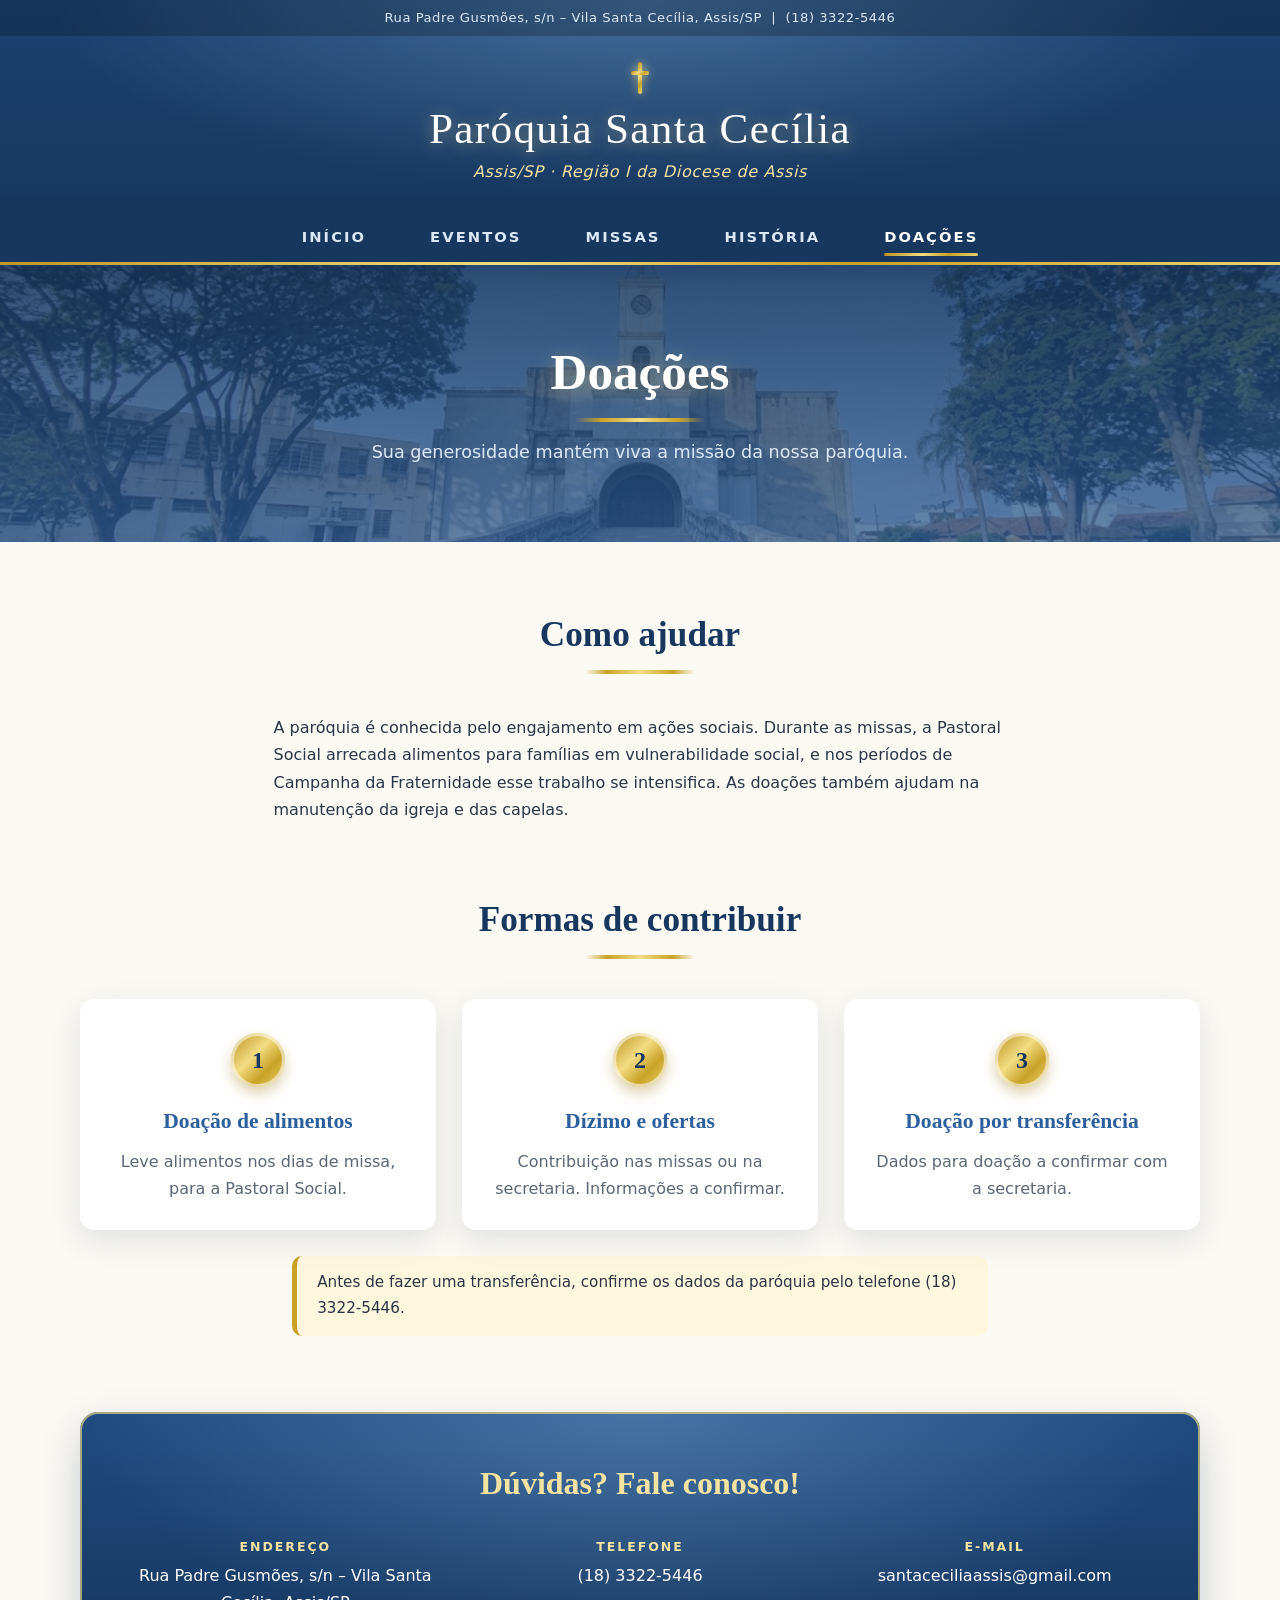
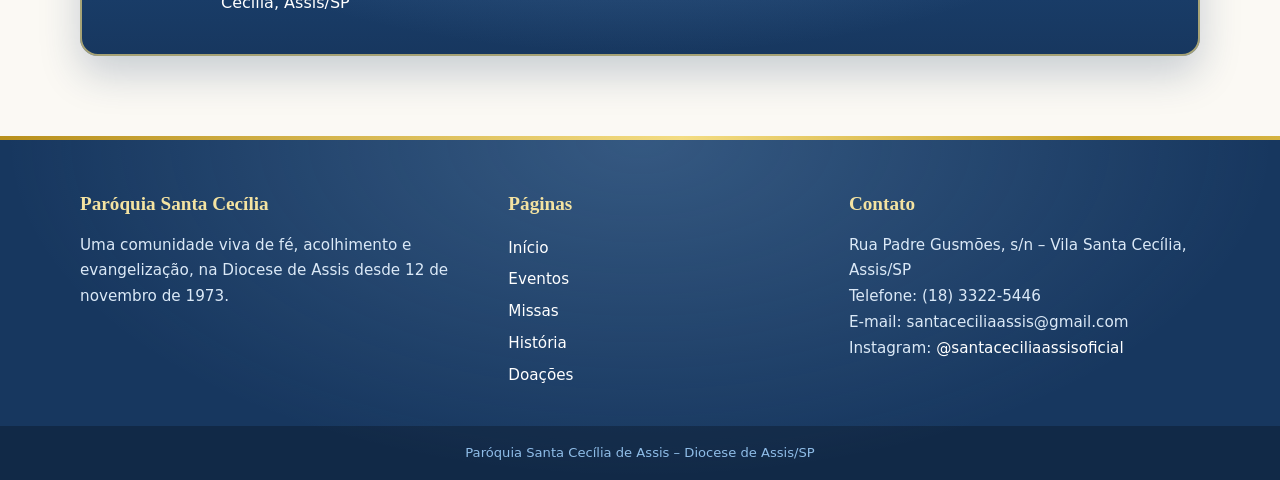
==== pages/doacoes.html @ 660a403b "fix: corrigir caminho das páginas do site" ====
<!doctype html>
<html lang="pt-BR">
  <head>
    <meta charset="UTF-8" />
    <title>Doações | Paróquia Santa Cecília de Assis</title>
    <link rel="stylesheet" href="../CSS/style.css" />
  </head>
  <body>
    <header class="topo">
      <div class="faixa-info">
        Rua Padre Gusmões, s/n &ndash; Vila Santa Cecília, Assis/SP
        &nbsp;|&nbsp; (18) 3322-5446
      </div>
      <div class="marca">
        <span class="cruz" aria-hidden="true"></span>
        <a class="nome" href="index.html">Paróquia Santa Cecília</a>
        <p class="diocese">Assis/SP &middot; Região I da Diocese de Assis</p>
      </div>
    </header>
    <nav class="barra" aria-label="Menu principal">
      <ul class="menu">
        <li><a href="/index.html">Início</a></li>
        <li><a href="eventos.html">Eventos</a></li>
        <li><a href="missas.html">Missas</a></li>
        <li><a href="historia.html">História</a></li>
        <li><a href="doacoes.html" aria-current="page">Doações</a></li>
      </ul>
    </nav>

    <section class="capa">
      <h1>Doações</h1>
      <p>Sua generosidade mantém viva a missão da nossa paróquia.</p>
    </section>

    <main>
      <section class="secao">
        <h2>Como ajudar</h2>
        <p>
          A paróquia é conhecida pelo engajamento em ações sociais. Durante as
          missas, a Pastoral Social arrecada alimentos para famílias em
          vulnerabilidade social, e nos períodos de Campanha da Fraternidade
          esse trabalho se intensifica. As doações também ajudam na manutenção
          da igreja e das capelas.
        </p>
      </section>

      <section class="secao">
        <h2>Formas de contribuir</h2>
        <!-- TROCAR: confirme com a paróquia as outras formas de doação e preencha os dados. -->
        <div class="tres">
          <div class="bloco">
            <div class="medalha">1</div>
            <h3>Doação de alimentos</h3>
            <p>Leve alimentos nos dias de missa, para a Pastoral Social.</p>
          </div>
          <div class="bloco">
            <div class="medalha">2</div>
            <h3>Dízimo e ofertas</h3>
            <p>
              Contribuição nas missas ou na secretaria. Informações a confirmar.
            </p>
          </div>
          <div class="bloco">
            <div class="medalha">3</div>
            <h3>Doação por transferência</h3>
            <p>Dados para doação a confirmar com a secretaria.</p>
          </div>
        </div>
        <p class="aviso">
          Antes de fazer uma transferência, confirme os dados da paróquia pelo
          telefone (18) 3322-5446.
        </p>
      </section>

      <section class="contato">
        <h2>Dúvidas? Fale conosco!</h2>
        <div class="contato-grade">
          <div>
            <small>Endereço</small>Rua Padre Gusmões, s/n &ndash; Vila Santa
            Cecília, Assis/SP
          </div>
          <div><small>Telefone</small>(18) 3322-5446</div>
          <div><small>E-mail</small>santaceciliaassis@gmail.com</div>
        </div>
      </section>
    </main>
    <footer class="rodape">
      <div class="rodape-int">
        <div>
          <h4>Paróquia Santa Cecília</h4>
          <p>
            Uma comunidade viva de fé, acolhimento e evangelização, na Diocese
            de Assis desde 12 de novembro de 1973.
          </p>
        </div>
        <div>
          <h4>Páginas</h4>
          <ul>
            <li><a href="/index.html">Início</a></li>
            <li><a href="pages/eventos.html">Eventos</a></li>
            <li><a href="pages/missas.html">Missas</a></li>
            <li><a href="pages/historia.html">História</a></li>
            <li><a href="pages/doacoes.html">Doações</a></li>
          </ul>
        </div>
        <div>
          <h4>Contato</h4>
          <p>Rua Padre Gusmões, s/n &ndash; Vila Santa Cecília, Assis/SP</p>
          <p>Telefone: (18) 3322-5446</p>
          <p>E-mail: santaceciliaassis@gmail.com</p>
          <p>
            Instagram:
            <a href="https://www.instagram.com/santaceciliaassisoficial/"
              >@santaceciliaassisoficial</a
            >
          </p>
        </div>
      </div>
      <p class="direitos">
        Paróquia Santa Cecília de Assis &ndash; Diocese de Assis/SP
      </p>
    </footer>
  </body>
</html>
---- CSS/style.css ----
:root {
  --azul: #2c5f9e;
  --azul-escuro: #17375f;
  --azul-claro: #dbe9f7;
  --celeste: #8fbde8;
  --ouro: #c9a227;
  --ouro-escuro: #9a7b12;
  --ouro-claro: #f4e3a1;
  --ouro-brilho: linear-gradient(135deg, #b8901c 0%, #f3dc82 42%, #c9a227 68%, #ecd472 100%);
  --fundo: #fbf9f4;
  --texto: #2a3646;
  --texto-suave: #5b6676;
  --branco: #ffffff;

  --fonte-titulo: "Palatino Linotype", "Book Antiqua", Palatino, Georgia, serif;
  --fonte-texto: "Segoe UI", system-ui, -apple-system, Arial, sans-serif;

  --sombra: 0 10px 30px rgba(23, 55, 95, 0.12);
  --sombra-forte: 0 18px 40px rgba(23, 55, 95, 0.22);
}

* { box-sizing: border-box; margin: 0; padding: 0; }

html { scroll-behavior: smooth; }

body {
  font-family: var(--fonte-texto);
  color: var(--texto);
  line-height: 1.7;
  min-width: 1100px;
  background: linear-gradient(180deg, #f1f6fb 0%, var(--fundo) 520px);
}

a { color: var(--azul); }
a:focus-visible { outline: 3px solid var(--ouro); outline-offset: 3px; }

/* Animações (desligadas para quem prefere menos movimento)*/
@keyframes subir { from { opacity: 0; transform: translateY(18px); } to { opacity: 1; transform: none; } }
@keyframes brilho { from { opacity: 0.5; } to { opacity: 1; } }
@keyframes cintilar { 0% { background-position: 0% 50%; } 100% { background-position: 200% 50%; } }

@media (prefers-reduced-motion: reduce) {
  * { animation: none !important; transition: none !important; }
}

/*Cabeçalho*/
.topo {
  background:
    radial-gradient(ellipse at 50% 0%, rgba(143, 189, 232, 0.35), transparent 65%),
    linear-gradient(180deg, #1b4272 0%, var(--azul-escuro) 100%);
  text-align: center;
  color: var(--branco);
}

.faixa-info {
  padding: 7px 16px;
  font-size: 0.82rem;
  letter-spacing: 0.04em;
  color: var(--azul-claro);
  background: rgba(0, 0, 0, 0.22);
}

.marca { padding: 26px 16px 24px; }

.cruz { position: relative; display: block; width: 18px; height: 32px; margin: 0 auto 10px; }
.cruz::before, .cruz::after { content: ""; position: absolute; background: var(--ouro-brilho); border-radius: 2px; box-shadow: 0 0 10px rgba(243, 220, 130, 0.8); }
.cruz::before { left: 7px; top: 0; width: 4px; height: 32px; }
.cruz::after { left: 0; top: 9px; width: 18px; height: 4px; }

.nome {
  display: inline-block;
  font-family: var(--fonte-titulo);
  font-size: 2.7rem;
  line-height: 1.15;
  letter-spacing: 0.03em;
  color: var(--branco);
  text-decoration: none;
  text-shadow: 0 2px 16px rgba(243, 220, 130, 0.45);
}

.diocese { margin-top: 4px; font-style: italic; color: var(--ouro-claro); letter-spacing: 0.04em; }

/*Menu (fica visível ao rolar a página)*/
.barra {
  position: sticky;
  top: 0;
  z-index: 50;
  background: var(--azul-escuro);
  border-bottom: 3px solid transparent;
  border-image: var(--ouro-brilho) 1;
  box-shadow: 0 6px 18px rgba(23, 55, 95, 0.3);
}

.menu { display: flex; justify-content: center; gap: 12px; list-style: none; }

.menu a {
  position: relative;
  display: block;
  padding: 15px 26px 13px;
  color: var(--azul-claro);
  font-size: 0.92rem;
  font-weight: 600;
  letter-spacing: 0.14em;
  text-transform: uppercase;
  text-decoration: none;
  transition: color 0.25s;
}

.menu a::after {
  content: "";
  position: absolute;
  left: 26px; right: 26px; bottom: 6px;
  height: 3px;
  border-radius: 2px;
  background: var(--ouro-brilho);
  transform: scaleX(0);
  transition: transform 0.3s;
}

.menu a:hover { color: var(--ouro-claro); }
.menu a:hover::after, .menu a[aria-current="page"]::after { transform: scaleX(1); }
.menu a[aria-current="page"] { color: var(--branco); }

/*Botões*/
.botoes { display: flex; gap: 14px; margin-top: 28px; }

.botao {
  display: inline-block;
  padding: 13px 28px;
  border-radius: 999px;
  font-weight: 700;
  letter-spacing: 0.03em;
  text-decoration: none;
  color: var(--azul-escuro);
  background: var(--ouro-brilho);
  background-size: 200% 100%;
  box-shadow: 0 6px 16px rgba(154, 123, 18, 0.35), inset 0 0 0 1px rgba(255, 255, 255, 0.5);
  transition: transform 0.2s, box-shadow 0.2s;
}

.botao:hover { transform: translateY(-2px); box-shadow: 0 10px 22px rgba(154, 123, 18, 0.45), inset 0 0 0 1px rgba(255, 255, 255, 0.6); animation: cintilar 1.6s linear infinite; }

.botao.sec { background: transparent; color: var(--azul); box-shadow: inset 0 0 0 2px var(--azul); }
.botao.sec:hover { background: var(--azul); color: var(--branco); }

/*Abertura da página inicial*/
.heroi {
  position: relative;
  overflow: hidden;
  padding: 76px 0 120px;
  background: radial-gradient(ellipse at 78% 30%, #ffffff 0%, #eaf2fb 45%, var(--azul-claro) 100%);
}

/*raios de luz suaves atrás da foto*/
.heroi::before {
  content: "";
  position: absolute;
  inset: 0;
  background: repeating-conic-gradient(from 205deg at 76% 30%, rgba(255, 240, 180, 0.7) 0deg 4deg, rgba(255, 255, 255, 0) 4deg 13deg);
  -webkit-mask-image: radial-gradient(circle at 76% 30%, #000 0%, transparent 68%);
  mask-image: radial-gradient(circle at 76% 30%, #000 0%, transparent 68%);
  animation: brilho 8s ease-in-out infinite alternate;
}

.heroi-int {
  position: relative;
  width: min(1120px, 100% - 64px);
  margin: 0 auto;
  display: grid;
  grid-template-columns: 1fr 1.05fr;
  gap: 68px;
  align-items: center;
}

.heroi-texto { animation: subir 0.9s ease both; }

.sobretitulo {
  display: inline-block;
  margin-bottom: 14px;
  padding: 5px 16px;
  border-radius: 999px;
  font-size: 0.78rem;
  font-weight: 700;
  letter-spacing: 0.16em;
  text-transform: uppercase;
  color: var(--ouro-escuro);
  background: rgba(255, 255, 255, 0.75);
  box-shadow: inset 0 0 0 1px var(--ouro);
}

.heroi h1 {
  font-family: var(--fonte-titulo);
  font-size: 3.1rem;
  line-height: 1.12;
  color: var(--azul-escuro);
  margin-bottom: 20px;
}

.heroi p { font-size: 1.05rem; max-width: 52ch; }

.heroi .destaque {
  margin-top: 20px;
  padding-left: 18px;
  border-left: 4px solid var(--ouro);
  font-family: var(--fonte-titulo);
  font-size: 1.4rem;
  font-style: italic;
  color: var(--azul);
}

.foto-heroi { position: relative; animation: subir 1.1s 0.15s ease both; }

.foto-heroi img {
  display: block;
  width: 100%;
  height: 400px;
  object-fit: cover;
  border-radius: 16px;
  border: 7px solid var(--branco);
  box-shadow: 0 0 0 3px var(--ouro), 0 26px 50px rgba(23, 55, 95, 0.28), 0 0 70px rgba(243, 220, 130, 0.6);
}

.selo {
  position: absolute;
  left: -38px;
  bottom: -38px;
  width: 122px;
  height: 122px;
  border-radius: 50%;
  display: flex;
  flex-direction: column;
  align-items: center;
  justify-content: center;
  font-family: var(--fonte-titulo);
  color: var(--azul-escuro);
  background: var(--ouro-brilho);
  box-shadow: 0 12px 26px rgba(0, 0, 0, 0.28), inset 0 0 0 5px rgba(255, 255, 255, 0.55);
}

.selo small { font-size: 0.72rem; letter-spacing: 0.18em; text-transform: uppercase; }
.selo strong { font-size: 2rem; line-height: 1.05; }

/*Cartões de informação sobrepostos à abertura*/
.destaques {
  position: relative;
  z-index: 2;
  width: min(1120px, 100% - 64px);
  margin: -70px auto 0;
  display: grid;
  grid-template-columns: repeat(3, 1fr);
  gap: 24px;
}

.cartao {
  position: relative;
  padding: 30px 28px 26px;
  background: var(--branco);
  border-radius: 14px;
  box-shadow: var(--sombra);
  transition: transform 0.25s, box-shadow 0.25s;
}

.cartao::before { content: ""; position: absolute; left: 0; right: 0; top: 0; height: 5px; border-radius: 14px 14px 0 0; background: var(--ouro-brilho); }
.cartao:hover { transform: translateY(-6px); box-shadow: var(--sombra-forte), 0 0 30px rgba(243, 220, 130, 0.45); }
.cartao h3 { font-family: var(--fonte-titulo); font-size: 1.35rem; color: var(--azul); margin-bottom: 10px; }
.cartao p, .cartao li { color: var(--texto-suave); }
.cartao ul { list-style: none; }
.cartao li { display: flex; justify-content: space-between; gap: 14px; padding: 5px 0; border-bottom: 1px dashed #e3dcc8; }
.cartao li strong { color: var(--texto); }
.cartao .mais { display: inline-block; margin-top: 12px; font-weight: 700; text-decoration: none; }
.cartao .mais:hover { text-decoration: underline; }

/*Conteúdo*/
main { width: min(1120px, 100% - 64px); margin: 0 auto; padding: 72px 0 80px; }
.secao { margin-bottom: 76px; }

.secao > h2, .titulo h2 {
  font-family: var(--fonte-titulo);
  font-size: 2.2rem;
  line-height: 1.2;
  color: var(--azul-escuro);
  text-align: center;
}

.secao > h2::after, .titulo h2::after {
  content: "";
  display: block;
  width: 110px;
  height: 4px;
  margin: 14px auto 0;
  border-radius: 2px;
  background: linear-gradient(90deg, transparent, #c9a227 20%, #f3dc82 50%, #c9a227 80%, transparent);
}

.titulo { margin-bottom: 40px; }
.titulo p { max-width: 62ch; margin: 14px auto 0; text-align: center; color: var(--texto-suave); }
.secao > h2 { margin-bottom: 40px; }
.secao > p { max-width: 72ch; margin-left: auto; margin-right: auto; }
.secao > p + p { margin-top: 14px; }

.tres { display: grid; grid-template-columns: repeat(3, 1fr); gap: 26px; }
.dois { display: grid; grid-template-columns: repeat(2, 1fr); gap: 26px; }

.bloco { position: relative; padding: 34px 28px 28px; background: var(--branco); border-radius: 14px; box-shadow: var(--sombra); text-align: center; transition: transform 0.25s, box-shadow 0.25s; }
.bloco:hover { transform: translateY(-6px); box-shadow: var(--sombra-forte), 0 0 30px rgba(243, 220, 130, 0.4); }
.bloco h3 { font-family: var(--fonte-titulo); font-size: 1.35rem; color: var(--azul); margin-bottom: 8px; }
.bloco p { color: var(--texto-suave); }

.medalha {
  display: flex;
  align-items: center;
  justify-content: center;
  width: 54px;
  height: 54px;
  margin: 0 auto 16px;
  border-radius: 50%;
  font-family: var(--fonte-titulo);
  font-size: 1.5rem;
  font-weight: 700;
  color: var(--azul-escuro);
  background: var(--ouro-brilho);
  box-shadow: 0 6px 14px rgba(154, 123, 18, 0.35), inset 0 0 0 3px rgba(255, 255, 255, 0.55);
}

/*Galeria em arco (janelas da igreja)*/
.galeria-arcos { display: grid; grid-template-columns: 310px 1fr 310px; gap: 48px; align-items: center; }

.arco { padding: 7px; border-radius: 160px 160px 20px 20px; background: var(--ouro-brilho); box-shadow: var(--sombra-forte), 0 0 44px rgba(243, 220, 130, 0.5); }
.arco img { display: block; width: 100%; height: 410px; object-fit: cover; border-radius: 154px 154px 14px 14px; }
.arco .topo-foto { object-position: center 12%; }

.galeria-texto { text-align: center; }
.galeria-texto h3 { font-family: var(--fonte-titulo); font-size: 1.9rem; line-height: 1.25; color: var(--azul-escuro); margin-bottom: 14px; }
.galeria-texto p { color: var(--texto-suave); }
.galeria-texto .botoes { justify-content: center; }

/*Faixa de datas*/
.faixa-datas {
  position: relative;
  padding: 64px 0;
  color: var(--branco);
  background:
    radial-gradient(ellipse at 15% 0%, rgba(243, 220, 130, 0.22), transparent 55%),
    linear-gradient(135deg, #1b4272 0%, var(--azul-escuro) 100%);
}

.faixa-datas-int { width: min(1120px, 100% - 64px); margin: 0 auto; display: grid; grid-template-columns: 1fr 1fr; gap: 28px; }

.data-destaque { display: flex; gap: 24px; align-items: center; padding: 26px 30px; border-radius: 14px; background: rgba(255, 255, 255, 0.08); box-shadow: inset 0 0 0 1px rgba(243, 220, 130, 0.5); }
.data-destaque h3 { font-family: var(--fonte-titulo); font-size: 1.45rem; color: var(--ouro-claro); }
.data-destaque p { color: var(--azul-claro); }

.data-selo { flex: 0 0 auto; width: 84px; padding: 10px 0 8px; text-align: center; border-radius: 12px; color: var(--azul-escuro); background: var(--ouro-brilho); box-shadow: 0 8px 18px rgba(0, 0, 0, 0.3); font-family: var(--fonte-titulo); }
.data-selo strong { display: block; font-size: 2.2rem; line-height: 1; }
.data-selo span { display: block; font-size: 0.78rem; font-weight: 700; letter-spacing: 0.14em; text-transform: uppercase; }

/*Contato*/
.contato {
  padding: 44px 40px 40px;
  text-align: center;
  color: var(--branco);
  border-radius: 18px;
  background: radial-gradient(ellipse at 50% 0%, rgba(143, 189, 232, 0.35), transparent 70%), linear-gradient(180deg, #1f4c82, var(--azul-escuro));
  box-shadow: var(--sombra-forte), inset 0 0 0 2px rgba(243, 220, 130, 0.65);
}

.contato h2 { font-family: var(--fonte-titulo); font-size: 2rem; color: var(--ouro-claro); margin-bottom: 26px; }
.contato-grade { display: grid; grid-template-columns: repeat(3, 1fr); gap: 24px; }
.contato small { display: block; margin-bottom: 4px; font-size: 0.78rem; font-weight: 700; letter-spacing: 0.16em; text-transform: uppercase; color: var(--ouro-claro); }
.contato a { color: var(--branco); }

/*Faixa de título das páginas internas*/
.capa {
  padding: 78px 16px 74px;
  text-align: center;
  color: var(--branco);
  background:
    linear-gradient(rgba(23, 55, 95, 0.84), rgba(44, 95, 158, 0.74)),
    url("../Assets/exterior-1.jpg") center 58% / cover no-repeat,
    var(--azul-escuro);
}

.capa h1 { font-family: var(--fonte-titulo); font-size: 3.2rem; line-height: 1.15; text-shadow: 0 2px 18px rgba(243, 220, 130, 0.4); animation: subir 0.8s ease both; }
.capa h1::after { content: ""; display: block; width: 130px; height: 4px; margin: 16px auto 0; border-radius: 2px; background: linear-gradient(90deg, transparent, #c9a227 20%, #f3dc82 50%, #c9a227 80%, transparent); }
.capa p { margin-top: 16px; font-size: 1.1rem; color: var(--azul-claro); }

/*Eventos*/
.agenda { display: grid; gap: 22px; max-width: 880px; margin: 0 auto; }

.evento { display: grid; grid-template-columns: 124px 1fr; overflow: hidden; border-radius: 14px; background: var(--branco); box-shadow: var(--sombra); transition: transform 0.25s, box-shadow 0.25s; }
.evento:hover { transform: translateX(6px); box-shadow: var(--sombra-forte), 0 0 30px rgba(243, 220, 130, 0.4); }

.evento .data { display: flex; flex-direction: column; justify-content: center; align-items: center; padding: 18px 8px; text-align: center; color: var(--azul-escuro); background: var(--ouro-brilho); font-family: var(--fonte-titulo); }
.evento .data strong { font-size: 2.8rem; line-height: 1; }
.evento .data span { font-size: 0.82rem; font-weight: 700; letter-spacing: 0.14em; text-transform: uppercase; }
.evento .data em { margin-top: 4px; font-size: 0.78rem; font-style: normal; opacity: 0.8; }

.evento .conteudo { padding: 22px 28px 22px; }
.evento h3 { font-family: var(--fonte-titulo); font-size: 1.45rem; color: var(--azul-escuro); margin: 4px 0 6px; }
.evento p { color: var(--texto-suave); }

.etiqueta { display: inline-block; padding: 2px 12px; border-radius: 999px; font-size: 0.72rem; font-weight: 700; letter-spacing: 0.14em; text-transform: uppercase; color: var(--azul); background: var(--azul-claro); }

/*Horários de missa*/
.horarios { display: grid; grid-template-columns: repeat(4, 1fr); gap: 22px; }
.horario { padding: 28px 18px 24px; text-align: center; background: var(--branco); border-radius: 14px; box-shadow: var(--sombra); transition: transform 0.25s, box-shadow 0.25s; }
.horario:hover { transform: translateY(-6px); box-shadow: var(--sombra-forte), 0 0 30px rgba(243, 220, 130, 0.4); }
.horario .dia { display: block; font-size: 0.8rem; font-weight: 700; letter-spacing: 0.14em; text-transform: uppercase; color: var(--texto-suave); }
.horario strong { display: block; margin: 8px 0 4px; font-family: var(--fonte-titulo); font-size: 2.3rem; line-height: 1.1; color: var(--azul); }
.horario small { color: var(--texto-suave); }

/*Tabelas*/
table { width: 100%; border-collapse: collapse; overflow: hidden; border-radius: 14px; background: var(--branco); box-shadow: var(--sombra); }
th, td { padding: 15px 22px; text-align: left; }
th { font-family: var(--fonte-titulo); font-size: 1.05rem; color: var(--branco); background: linear-gradient(135deg, #1f4c82, var(--azul-escuro)); }
td:first-child { font-weight: 600; color: var(--azul-escuro); }
tbody tr:nth-child(even) { background: #f6f9fd; }
tbody tr:hover { background: #fff7d9; }
tr + tr td { border-top: 1px solid #e9eef5; }

.aviso { margin: 26px auto 0; max-width: 880px; padding: 14px 20px; background: #fff7dd; border-radius: 10px; border-left: 5px solid var(--ouro); font-size: 0.95rem; color: var(--texto); }
.fontes { margin: 40px auto 0; max-width: 880px; font-size: 0.88rem; color: var(--texto-suave); text-align: center; }

/*História*/
.linha-tempo { position: relative; max-width: 860px; margin: 0 auto; list-style: none; }
.linha-tempo::before { content: ""; position: absolute; left: 18px; top: 8px; bottom: 8px; width: 4px; border-radius: 2px; background: linear-gradient(180deg, #f3dc82, #c9a227, #f3dc82); }
.linha-tempo li { position: relative; padding: 0 0 34px 68px; }
.linha-tempo li:last-child { padding-bottom: 0; }
.linha-tempo li::before { content: ""; position: absolute; left: 7px; top: 4px; width: 26px; height: 26px; border-radius: 50%; background: var(--ouro-brilho); border: 4px solid var(--fundo); box-shadow: 0 0 0 2px var(--ouro), 0 0 16px rgba(243, 220, 130, 0.8); }
.linha-tempo strong { display: block; font-family: var(--fonte-titulo); font-size: 1.45rem; color: var(--azul); }
.linha-tempo p { color: var(--texto-suave); }

.foto-historia { max-width: 860px; margin: 0 auto; padding: 8px; border-radius: 16px; background: var(--ouro-brilho); box-shadow: var(--sombra-forte), 0 0 50px rgba(243, 220, 130, 0.45); }
.foto-historia img { display: block; width: 100%; height: auto; border-radius: 10px; }
.foto-historia figcaption { padding: 12px 8px 4px; text-align: center; font-family: var(--fonte-titulo); font-style: italic; color: var(--azul-escuro); }

/*Rodapé*/
.rodape { color: var(--azul-claro); background: radial-gradient(ellipse at 50% 0%, rgba(143, 189, 232, 0.25), transparent 70%), var(--azul-escuro); border-top: 4px solid transparent; border-image: var(--ouro-brilho) 1; }
.rodape-int { width: min(1120px, 100% - 64px); margin: 0 auto; padding: 48px 0 34px; display: grid; grid-template-columns: 1.3fr 1fr 1.2fr; gap: 48px; }
.rodape h4 { margin-bottom: 12px; font-family: var(--fonte-titulo); font-size: 1.2rem; color: var(--ouro-claro); }
.rodape p, .rodape li { font-size: 0.95rem; }
.rodape ul { list-style: none; }
.rodape li { padding: 3px 0; }
.rodape a { color: var(--branco); text-decoration: none; }
.rodape a:hover { color: var(--ouro-claro); text-decoration: underline; }
.rodape .direitos { padding: 16px; text-align: center; font-size: 0.82rem; color: var(--celeste); background: rgba(0, 0, 0, 0.25); }
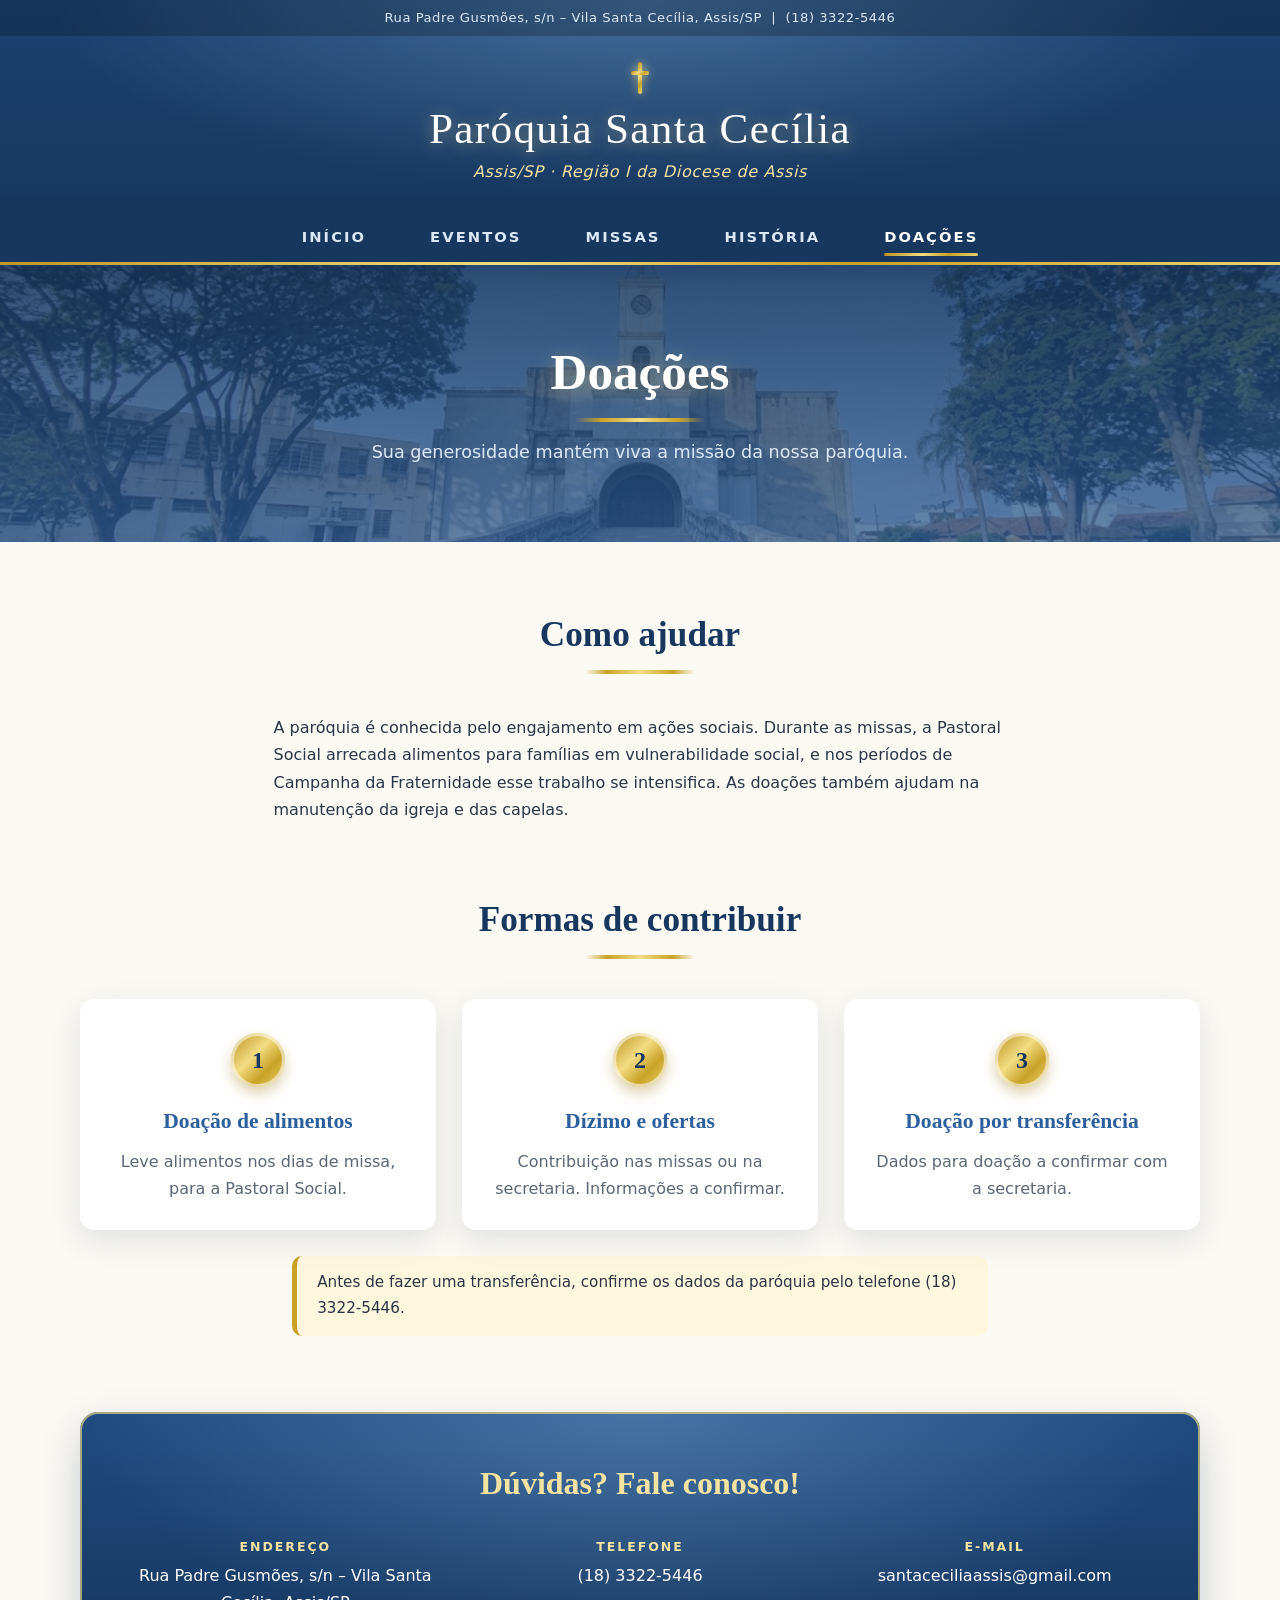
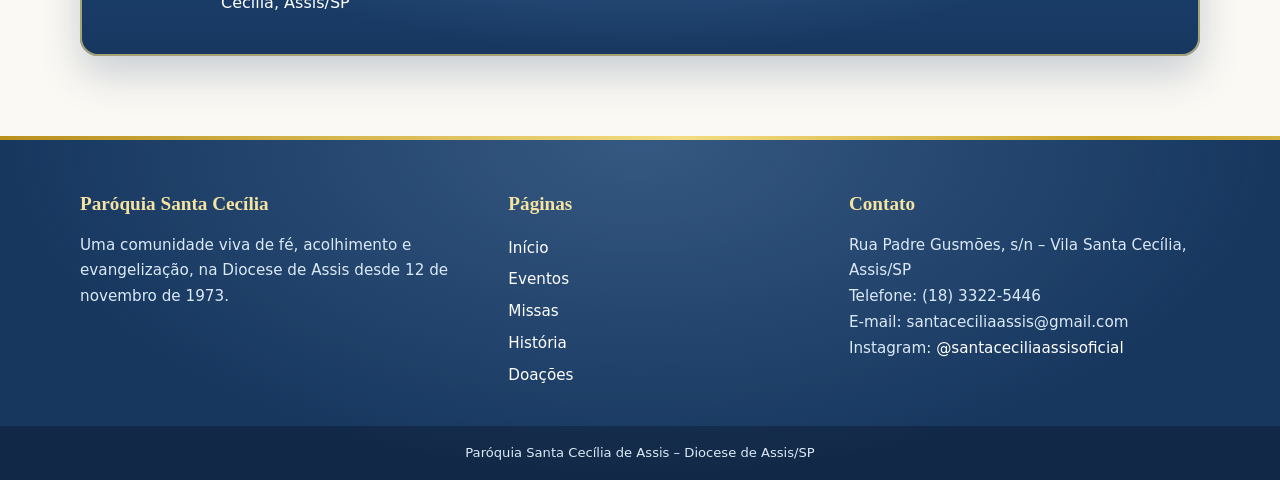
==== commit 0d0767ac: "fix: remover comentário sobre formas de doação no HTML" ====
--- a/pages/doacoes.html
+++ b/pages/doacoes.html
@@ -46,7 +46,6 @@
 
       <section class="secao">
         <h2>Formas de contribuir</h2>
-        <!-- TROCAR: confirme com a paróquia as outras formas de doação e preencha os dados. -->
         <div class="tres">
           <div class="bloco">
             <div class="medalha">1</div>
--- a/CSS/style.css
+++ b/CSS/style.css
@@ -1,13 +1,18 @@
-
+/* ==========================================
+   VARIÁVEIS GLOBAIS (O "ESTOJO DE CORES")
+   ========================================== */
 :root {
   --azul: #2c5f9e;
   --azul-escuro: #17375f;
   --azul-claro: #dbe9f7;
-  --celeste: #8fbde8;
+  --azul-celeste: #8fbde8;
   --ouro: #c9a227;
   --ouro-escuro: #9a7b12;
   --ouro-claro: #f4e3a1;
+  
+  /* Mistura de cores em porcentagens para formar o brilho metálico dourado */
   --ouro-brilho: linear-gradient(135deg, #b8901c 0%, #f3dc82 42%, #c9a227 68%, #ecd472 100%);
+  
   --fundo: #fbf9f4;
   --texto: #2a3646;
   --texto-suave: #5b6676;
@@ -20,32 +25,43 @@
   --sombra-forte: 0 18px 40px rgba(23, 55, 95, 0.22);
 }
 
+/* ==========================================
+   CONFIGURAÇÕES GERAIS DA PÁGINA
+   ========================================== */
 * { box-sizing: border-box; margin: 0; padding: 0; }
 
+/* Transforma o pulo da página em um tobogã suave (rolagem fluida) */
 html { scroll-behavior: smooth; }
 
 body {
   font-family: var(--fonte-texto);
   color: var(--texto);
   line-height: 1.7;
+  /* Cerca de proteção: impede que o site encolha demais e quebre o layout */
   min-width: 1100px;
   background: linear-gradient(180deg, #f1f6fb 0%, var(--fundo) 520px);
 }
 
 a { color: var(--azul); }
+
+/* Desenha uma bordinha dourada quando alguém navega pelo site usando a tecla Tab do teclado */
 a:focus-visible { outline: 3px solid var(--ouro); outline-offset: 3px; }
 
-/* Animações (desligadas para quem prefere menos movimento)*/
+/* ==========================================
+   ANIMAÇÕES (MOVIMENTOS DA TELA)
+   ========================================== */
+/* Faz os elementos subirem suavemente revelando a página */
 @keyframes subir { from { opacity: 0; transform: translateY(18px); } to { opacity: 1; transform: none; } }
+/* Cria efeito de piscar/brilhar luzes */
 @keyframes brilho { from { opacity: 0.5; } to { opacity: 1; } }
+/* Faz o gradiente do botão correr para dar efeito de brilho metálico */
 @keyframes cintilar { 0% { background-position: 0% 50%; } 100% { background-position: 200% 50%; } }
 
-@media (prefers-reduced-motion: reduce) {
-  * { animation: none !important; transition: none !important; }
-}
-
-/*Cabeçalho*/
+/* ==========================================
+   CABEÇALHO
+   ========================================== */
 .topo {
+  /* Mistura um holofote de luz redondinho (radial) com uma pintura que desce (linear) */
   background:
     radial-gradient(ellipse at 50% 0%, rgba(143, 189, 232, 0.35), transparent 65%),
     linear-gradient(180deg, #1b4272 0%, var(--azul-escuro) 100%);
@@ -63,6 +79,7 @@
 
 .marca { padding: 26px 16px 24px; }
 
+/* Cruz desenhada inteira no CSS usando caixas e posições (sem imagem PNG) */
 .cruz { position: relative; display: block; width: 18px; height: 32px; margin: 0 auto 10px; }
 .cruz::before, .cruz::after { content: ""; position: absolute; background: var(--ouro-brilho); border-radius: 2px; box-shadow: 0 0 10px rgba(243, 220, 130, 0.8); }
 .cruz::before { left: 7px; top: 0; width: 4px; height: 32px; }
@@ -81,8 +98,11 @@
 
 .diocese { margin-top: 4px; font-style: italic; color: var(--ouro-claro); letter-spacing: 0.04em; }
 
-/*Menu (fica visível ao rolar a página)*/
+/* ==========================================
+   MENU FIXO INTELIGENTE (STICKY)
+   ========================================== */
 .barra {
+  /* Funciona como um ímã: gruda no topo da tela conforme você desce a página */
   position: sticky;
   top: 0;
   z-index: 50;
@@ -107,6 +127,7 @@
   transition: color 0.25s;
 }
 
+/* Efeito de elástico: faz a linhazinha dourada crescer embaixo do menu ao passar o mouse */
 .menu a::after {
   content: "";
   position: absolute;
@@ -122,7 +143,9 @@
 .menu a:hover::after, .menu a[aria-current="page"]::after { transform: scaleX(1); }
 .menu a[aria-current="page"] { color: var(--branco); }
 
-/*Botões*/
+/* ==========================================
+   BOTÕES
+   ========================================== */
 .botoes { display: flex; gap: 14px; margin-top: 28px; }
 
 .botao {
@@ -144,7 +167,9 @@
 .botao.sec { background: transparent; color: var(--azul); box-shadow: inset 0 0 0 2px var(--azul); }
 .botao.sec:hover { background: var(--azul); color: var(--branco); }
 
-/*Abertura da página inicial*/
+/* ==========================================
+   SEÇÃO HERÓI (ABERTURA DA PÁGINA)
+   ========================================== */
 .heroi {
   position: relative;
   overflow: hidden;
@@ -152,7 +177,6 @@
   background: radial-gradient(ellipse at 78% 30%, #ffffff 0%, #eaf2fb 45%, var(--azul-claro) 100%);
 }
 
-/*raios de luz suaves atrás da foto*/
 .heroi::before {
   content: "";
   position: absolute;
@@ -167,6 +191,7 @@
   position: relative;
   width: min(1120px, 100% - 64px);
   margin: 0 auto;
+  /* Tabuleiro de xadrez flexível fatiando o herói em duas colunas */
   display: grid;
   grid-template-columns: 1fr 1.05fr;
   gap: 68px;
@@ -221,6 +246,7 @@
   box-shadow: 0 0 0 3px var(--ouro), 0 26px 50px rgba(23, 55, 95, 0.28), 0 0 70px rgba(243, 220, 130, 0.6);
 }
 
+/* Selo redondo colado por cima da foto (como um adesivo de ímã) */
 .selo {
   position: absolute;
   left: -38px;
@@ -241,11 +267,14 @@
 .selo small { font-size: 0.72rem; letter-spacing: 0.18em; text-transform: uppercase; }
 .selo strong { font-size: 2rem; line-height: 1.05; }
 
-/*Cartões de informação sobrepostos à abertura*/
+/* ==========================================
+   CARTÕES DESTAQUES SOBREPOSTOS
+   ========================================== */
 .destaques {
   position: relative;
   z-index: 2;
   width: min(1120px, 100% - 64px);
+  /* Margem negativa: puxa os cartões para cima fazendo-os invadir a seção anterior */
   margin: -70px auto 0;
   display: grid;
   grid-template-columns: repeat(3, 1fr);
@@ -271,7 +300,9 @@
 .cartao .mais { display: inline-block; margin-top: 12px; font-weight: 700; text-decoration: none; }
 .cartao .mais:hover { text-decoration: underline; }
 
-/*Conteúdo*/
+/* ==========================================
+   CONTEÚDO E BLOCOS
+   ========================================== */
 main { width: min(1120px, 100% - 64px); margin: 0 auto; padding: 72px 0 80px; }
 .secao { margin-bottom: 76px; }
 
@@ -323,9 +354,13 @@
   box-shadow: 0 6px 14px rgba(154, 123, 18, 0.35), inset 0 0 0 3px rgba(255, 255, 255, 0.55);
 }
 
-/*Galeria em arco (janelas da igreja)*/
+/* ==========================================
+   GALERIA EM ARCO (VITRAIS)
+   ========================================== */
+/* Grid com tamanhos diferentes nas colunas (assimetria artística) */
 .galeria-arcos { display: grid; grid-template-columns: 310px 1fr 310px; gap: 48px; align-items: center; }
 
+/* Borda arredondada personalizada simulando ogivas/portas de igrejas tradicionais */
 .arco { padding: 7px; border-radius: 160px 160px 20px 20px; background: var(--ouro-brilho); box-shadow: var(--sombra-forte), 0 0 44px rgba(243, 220, 130, 0.5); }
 .arco img { display: block; width: 100%; height: 410px; object-fit: cover; border-radius: 154px 154px 14px 14px; }
 .arco .topo-foto { object-position: center 12%; }
@@ -335,7 +370,9 @@
 .galeria-texto p { color: var(--texto-suave); }
 .galeria-texto .botoes { justify-content: center; }
 
-/*Faixa de datas*/
+/* ==========================================
+   FAIXAS DE DATAS E EVENTOS
+   ========================================== */
 .faixa-datas {
   position: relative;
   padding: 64px 0;
@@ -355,7 +392,9 @@
 .data-selo strong { display: block; font-size: 2.2rem; line-height: 1; }
 .data-selo span { display: block; font-size: 0.78rem; font-weight: 700; letter-spacing: 0.14em; text-transform: uppercase; }
 
-/*Contato*/
+/* ==========================================
+   CONTATO
+   ========================================== */
 .contato {
   padding: 44px 40px 40px;
   text-align: center;
@@ -370,11 +409,14 @@
 .contato small { display: block; margin-bottom: 4px; font-size: 0.78rem; font-weight: 700; letter-spacing: 0.16em; text-transform: uppercase; color: var(--ouro-claro); }
 .contato a { color: var(--branco); }
 
-/*Faixa de título das páginas internas*/
+/* ==========================================
+   CAPAS DAS PÁGINAS INTERNAS
+   ========================================== */
 .capa {
   padding: 78px 16px 74px;
   text-align: center;
   color: var(--branco);
+  /* Mistura uma cor escura transparente direto por cima da foto de fundo */
   background:
     linear-gradient(rgba(23, 55, 95, 0.84), rgba(44, 95, 158, 0.74)),
     url("../Assets/exterior-1.jpg") center 58% / cover no-repeat,
@@ -385,7 +427,9 @@
 .capa h1::after { content: ""; display: block; width: 130px; height: 4px; margin: 16px auto 0; border-radius: 2px; background: linear-gradient(90deg, transparent, #c9a227 20%, #f3dc82 50%, #c9a227 80%, transparent); }
 .capa p { margin-top: 16px; font-size: 1.1rem; color: var(--azul-claro); }
 
-/*Eventos*/
+/* ==========================================
+   AGENDA E EVENTOS
+   ========================================== */
 .agenda { display: grid; gap: 22px; max-width: 880px; margin: 0 auto; }
 
 .evento { display: grid; grid-template-columns: 124px 1fr; overflow: hidden; border-radius: 14px; background: var(--branco); box-shadow: var(--sombra); transition: transform 0.25s, box-shadow 0.25s; }
@@ -402,7 +446,10 @@
 
 .etiqueta { display: inline-block; padding: 2px 12px; border-radius: 999px; font-size: 0.72rem; font-weight: 700; letter-spacing: 0.14em; text-transform: uppercase; color: var(--azul); background: var(--azul-claro); }
 
-/*Horários de missa*/
+/* ==========================================
+   HORÁRIOS DE MISSA
+   ========================================== */
+/* Grid de 4 colunas repetidas perfeitamente iguais */
 .horarios { display: grid; grid-template-columns: repeat(4, 1fr); gap: 22px; }
 .horario { padding: 28px 18px 24px; text-align: center; background: var(--branco); border-radius: 14px; box-shadow: var(--sombra); transition: transform 0.25s, box-shadow 0.25s; }
 .horario:hover { transform: translateY(-6px); box-shadow: var(--sombra-forte), 0 0 30px rgba(243, 220, 130, 0.4); }
@@ -410,11 +457,14 @@
 .horario strong { display: block; margin: 8px 0 4px; font-family: var(--fonte-titulo); font-size: 2.3rem; line-height: 1.1; color: var(--azul); }
 .horario small { color: var(--texto-suave); }
 
-/*Tabelas*/
+/* ==========================================
+   TABELAS DE DADOS
+   ========================================== */
 table { width: 100%; border-collapse: collapse; overflow: hidden; border-radius: 14px; background: var(--branco); box-shadow: var(--sombra); }
 th, td { padding: 15px 22px; text-align: left; }
 th { font-family: var(--fonte-titulo); font-size: 1.05rem; color: var(--branco); background: linear-gradient(135deg, #1f4c82, var(--azul-escuro)); }
 td:first-child { font-weight: 600; color: var(--azul-escuro); }
+/* Efeito zebrado nas linhas pares da tabela */
 tbody tr:nth-child(even) { background: #f6f9fd; }
 tbody tr:hover { background: #fff7d9; }
 tr + tr td { border-top: 1px solid #e9eef5; }
@@ -422,7 +472,9 @@
 .aviso { margin: 26px auto 0; max-width: 880px; padding: 14px 20px; background: #fff7dd; border-radius: 10px; border-left: 5px solid var(--ouro); font-size: 0.95rem; color: var(--texto); }
 .fontes { margin: 40px auto 0; max-width: 880px; font-size: 0.88rem; color: var(--texto-suave); text-align: center; }
 
-/*História*/
+/* ==========================================
+   HISTÓRIA (LINHA DO TEMPO)
+   ========================================== */
 .linha-tempo { position: relative; max-width: 860px; margin: 0 auto; list-style: none; }
 .linha-tempo::before { content: ""; position: absolute; left: 18px; top: 8px; bottom: 8px; width: 4px; border-radius: 2px; background: linear-gradient(180deg, #f3dc82, #c9a227, #f3dc82); }
 .linha-tempo li { position: relative; padding: 0 0 34px 68px; }
@@ -435,7 +487,9 @@
 .foto-historia img { display: block; width: 100%; height: auto; border-radius: 10px; }
 .foto-historia figcaption { padding: 12px 8px 4px; text-align: center; font-family: var(--fonte-titulo); font-style: italic; color: var(--azul-escuro); }
 
-/*Rodapé*/
+/* ==========================================
+   RODAPÉ
+   ========================================== */
 .rodape { color: var(--azul-claro); background: radial-gradient(ellipse at 50% 0%, rgba(143, 189, 232, 0.25), transparent 70%), var(--azul-escuro); border-top: 4px solid transparent; border-image: var(--ouro-brilho) 1; }
 .rodape-int { width: min(1120px, 100% - 64px); margin: 0 auto; padding: 48px 0 34px; display: grid; grid-template-columns: 1.3fr 1fr 1.2fr; gap: 48px; }
 .rodape h4 { margin-bottom: 12px; font-family: var(--fonte-titulo); font-size: 1.2rem; color: var(--ouro-claro); }
@@ -444,4 +498,4 @@
 .rodape li { padding: 3px 0; }
 .rodape a { color: var(--branco); text-decoration: none; }
 .rodape a:hover { color: var(--ouro-claro); text-decoration: underline; }
-.rodape .direitos { padding: 16px; text-align: center; font-size: 0.82rem; color: var(--celeste); background: rgba(0, 0, 0, 0.25); }
+.rodape .direitos { padding: 16px; text-align: center; font-size: 0.82rem; color: var(--celeste); background: rgba(0, 0, 0, 0.25); }
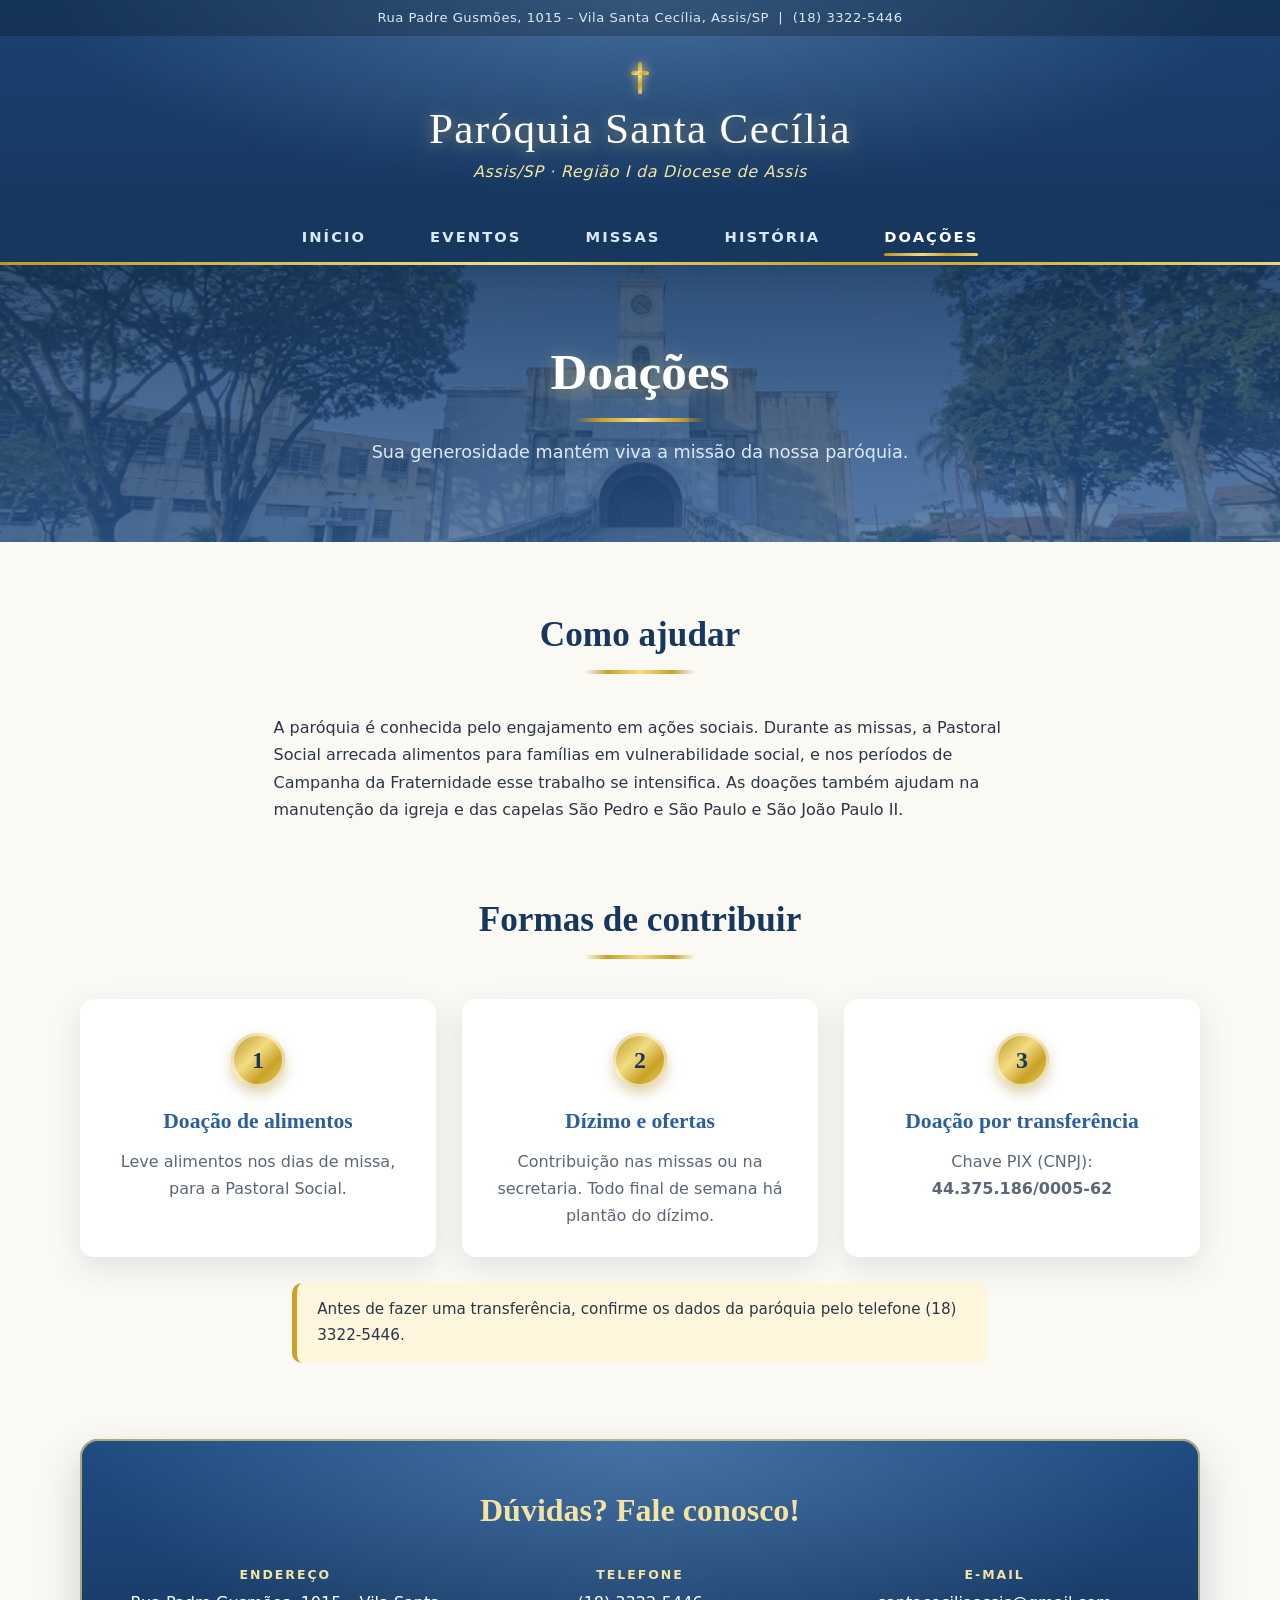
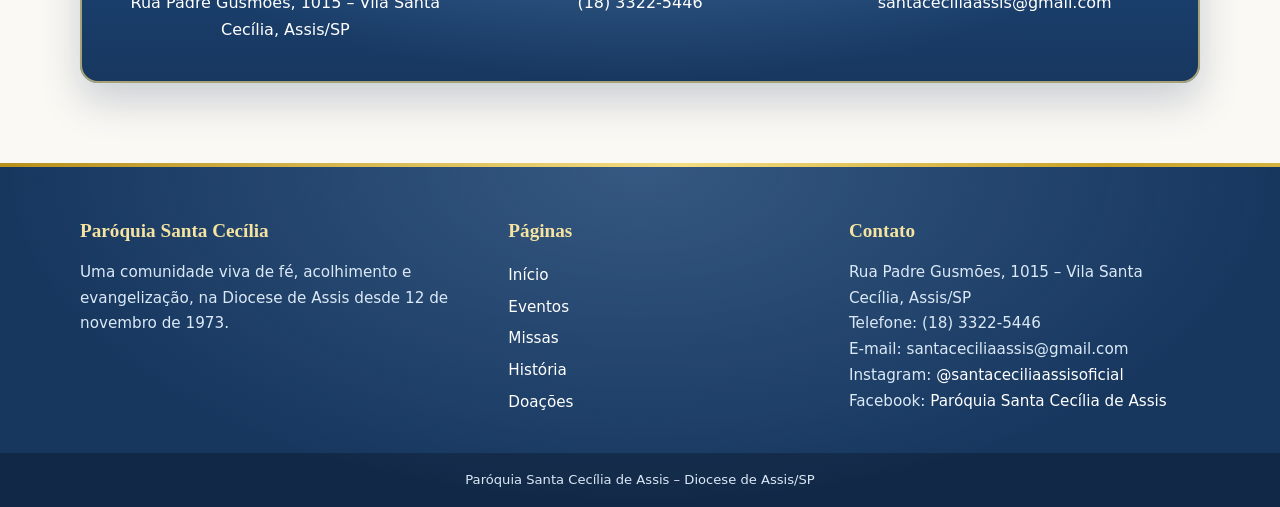
==== commit 8dc976b2: "fix: corrigir caminhos de links e atualizar informações de contato nas páginas" ====
--- a/pages/doacoes.html
+++ b/pages/doacoes.html
@@ -8,18 +8,18 @@
   <body>
     <header class="topo">
       <div class="faixa-info">
-        Rua Padre Gusmões, s/n &ndash; Vila Santa Cecília, Assis/SP
+        Rua Padre Gusmões, 1015 &ndash; Vila Santa Cecília, Assis/SP
         &nbsp;|&nbsp; (18) 3322-5446
       </div>
       <div class="marca">
         <span class="cruz" aria-hidden="true"></span>
-        <a class="nome" href="index.html">Paróquia Santa Cecília</a>
+        <a class="nome" href="../index.html">Paróquia Santa Cecília</a>
         <p class="diocese">Assis/SP &middot; Região I da Diocese de Assis</p>
       </div>
     </header>
     <nav class="barra" aria-label="Menu principal">
       <ul class="menu">
-        <li><a href="/index.html">Início</a></li>
+        <li><a href="../index.html">Início</a></li>
         <li><a href="eventos.html">Eventos</a></li>
         <li><a href="missas.html">Missas</a></li>
         <li><a href="historia.html">História</a></li>
@@ -40,7 +40,7 @@
           missas, a Pastoral Social arrecada alimentos para famílias em
           vulnerabilidade social, e nos períodos de Campanha da Fraternidade
           esse trabalho se intensifica. As doações também ajudam na manutenção
-          da igreja e das capelas.
+          da igreja e das capelas São Pedro e São Paulo e São João Paulo II.
         </p>
       </section>
 
@@ -56,13 +56,14 @@
             <div class="medalha">2</div>
             <h3>Dízimo e ofertas</h3>
             <p>
-              Contribuição nas missas ou na secretaria. Informações a confirmar.
+              Contribuição nas missas ou na secretaria. Todo final de semana há
+              plantão do dízimo.
             </p>
           </div>
           <div class="bloco">
             <div class="medalha">3</div>
             <h3>Doação por transferência</h3>
-            <p>Dados para doação a confirmar com a secretaria.</p>
+            <p>Chave PIX (CNPJ): <strong>44.375.186/0005-62</strong></p>
           </div>
         </div>
         <p class="aviso">
@@ -75,7 +76,7 @@
         <h2>Dúvidas? Fale conosco!</h2>
         <div class="contato-grade">
           <div>
-            <small>Endereço</small>Rua Padre Gusmões, s/n &ndash; Vila Santa
+            <small>Endereço</small>Rua Padre Gusmões, 1015 &ndash; Vila Santa
             Cecília, Assis/SP
           </div>
           <div><small>Telefone</small>(18) 3322-5446</div>
@@ -95,22 +96,28 @@
         <div>
           <h4>Páginas</h4>
           <ul>
-            <li><a href="/index.html">Início</a></li>
-            <li><a href="pages/eventos.html">Eventos</a></li>
-            <li><a href="pages/missas.html">Missas</a></li>
-            <li><a href="pages/historia.html">História</a></li>
-            <li><a href="pages/doacoes.html">Doações</a></li>
+            <li><a href="../index.html">Início</a></li>
+            <li><a href="eventos.html">Eventos</a></li>
+            <li><a href="missas.html">Missas</a></li>
+            <li><a href="historia.html">História</a></li>
+            <li><a href="doacoes.html">Doações</a></li>
           </ul>
         </div>
         <div>
           <h4>Contato</h4>
-          <p>Rua Padre Gusmões, s/n &ndash; Vila Santa Cecília, Assis/SP</p>
+          <p>Rua Padre Gusmões, 1015 &ndash; Vila Santa Cecília, Assis/SP</p>
           <p>Telefone: (18) 3322-5446</p>
           <p>E-mail: santaceciliaassis@gmail.com</p>
           <p>
             Instagram:
             <a href="https://www.instagram.com/santaceciliaassisoficial/"
               >@santaceciliaassisoficial</a
+            >
+          </p>
+          <p>
+            Facebook:
+            <a href="https://www.facebook.com/paroqstaceciliaassis/" target="_blank"
+              >Paróquia Santa Cecília de Assis</a
             >
           </p>
         </div>
--- a/CSS/style.css
+++ b/CSS/style.css
@@ -1,5 +1,6 @@
 /* ==========================================
-   VARIÁVEIS GLOBAIS (O "ESTOJO DE CORES")
+    Cores
+   Guarda cores e fontes globais para mudar o site inteiro de uma vez.
    ========================================== */
 :root {
   --azul: #2c5f9e;
@@ -9,10 +10,7 @@
   --ouro: #c9a227;
   --ouro-escuro: #9a7b12;
   --ouro-claro: #f4e3a1;
-  
-  /* Mistura de cores em porcentagens para formar o brilho metálico dourado */
   --ouro-brilho: linear-gradient(135deg, #b8901c 0%, #f3dc82 42%, #c9a227 68%, #ecd472 100%);
-  
   --fundo: #fbf9f4;
   --texto: #2a3646;
   --texto-suave: #5b6676;
@@ -26,42 +24,34 @@
 }
 
 /* ==========================================
-   CONFIGURAÇÕES GERAIS DA PÁGINA
-   ========================================== */
+    Configurações Gerais
+   ========================================== */
+/* [*] Zera margens padrão e deixa rolagem suave (escorregador) */
 * { box-sizing: border-box; margin: 0; padding: 0; }
-
-/* Transforma o pulo da página em um tobogã suave (rolagem fluida) */
 html { scroll-behavior: smooth; }
 
 body {
   font-family: var(--fonte-texto);
   color: var(--texto);
   line-height: 1.7;
-  /* Cerca de proteção: impede que o site encolha demais e quebre o layout */
   min-width: 1100px;
   background: linear-gradient(180deg, #f1f6fb 0%, var(--fundo) 520px);
 }
 
 a { color: var(--azul); }
-
-/* Desenha uma bordinha dourada quando alguém navega pelo site usando a tecla Tab do teclado */
 a:focus-visible { outline: 3px solid var(--ouro); outline-offset: 3px; }
 
 /* ==========================================
-   ANIMAÇÕES (MOVIMENTOS DA TELA)
-   ========================================== */
-/* Faz os elementos subirem suavemente revelando a página */
+    ANIMAÇÕES
+   ========================================== */
 @keyframes subir { from { opacity: 0; transform: translateY(18px); } to { opacity: 1; transform: none; } }
-/* Cria efeito de piscar/brilhar luzes */
 @keyframes brilho { from { opacity: 0.5; } to { opacity: 1; } }
-/* Faz o gradiente do botão correr para dar efeito de brilho metálico */
 @keyframes cintilar { 0% { background-position: 0% 50%; } 100% { background-position: 200% 50%; } }
 
 /* ==========================================
-   CABEÇALHO
+    Cabeçalho e Cruz
    ========================================== */
 .topo {
-  /* Mistura um holofote de luz redondinho (radial) com uma pintura que desce (linear) */
   background:
     radial-gradient(ellipse at 50% 0%, rgba(143, 189, 232, 0.35), transparent 65%),
     linear-gradient(180deg, #1b4272 0%, var(--azul-escuro) 100%);
@@ -79,7 +69,7 @@
 
 .marca { padding: 26px 16px 24px; }
 
-/* Cruz desenhada inteira no CSS usando caixas e posições (sem imagem PNG) */
+/* [Cruz]Usa ::before e ::after (retângulos cruzados) */
 .cruz { position: relative; display: block; width: 18px; height: 32px; margin: 0 auto 10px; }
 .cruz::before, .cruz::after { content: ""; position: absolute; background: var(--ouro-brilho); border-radius: 2px; box-shadow: 0 0 10px rgba(243, 220, 130, 0.8); }
 .cruz::before { left: 7px; top: 0; width: 4px; height: 32px; }
@@ -99,10 +89,10 @@
 .diocese { margin-top: 4px; font-style: italic; color: var(--ouro-claro); letter-spacing: 0.04em; }
 
 /* ==========================================
-   MENU FIXO INTELIGENTE (STICKY)
-   ========================================== */
+    Menu fixo no topo
+   ========================================== */
+/* [Menu] position: sticky faz o menu grudar no topo ao rolar a página */
 .barra {
-  /* Funciona como um ímã: gruda no topo da tela conforme você desce a página */
   position: sticky;
   top: 0;
   z-index: 50;
@@ -127,7 +117,7 @@
   transition: color 0.25s;
 }
 
-/* Efeito de elástico: faz a linhazinha dourada crescer embaixo do menu ao passar o mouse */
+/* Efeito elástico: linha cresce com scaleX ao passar o mouse */
 .menu a::after {
   content: "";
   position: absolute;
@@ -144,7 +134,7 @@
 .menu a[aria-current="page"] { color: var(--branco); }
 
 /* ==========================================
-   BOTÕES
+    BOTÕES
    ========================================== */
 .botoes { display: flex; gap: 14px; margin-top: 28px; }
 
@@ -164,12 +154,14 @@
 
 .botao:hover { transform: translateY(-2px); box-shadow: 0 10px 22px rgba(154, 123, 18, 0.45), inset 0 0 0 1px rgba(255, 255, 255, 0.6); animation: cintilar 1.6s linear infinite; }
 
+/* Botão secundário: fundo transparente e borda interna (inset) */
 .botao.sec { background: transparent; color: var(--azul); box-shadow: inset 0 0 0 2px var(--azul); }
 .botao.sec:hover { background: var(--azul); color: var(--branco); }
 
 /* ==========================================
-   SEÇÃO HERÓI (ABERTURA DA PÁGINA)
-   ========================================== */
+    Seção Heroi(Heroi pois é a pricipal que "salva" a pagina, Luzes)
+   ========================================== */
+   /* A cor clara de fundo sem o recorte */
 .heroi {
   position: relative;
   overflow: hidden;
@@ -177,6 +169,7 @@
   background: radial-gradient(ellipse at 78% 30%, #ffffff 0%, #eaf2fb 45%, var(--azul-claro) 100%);
 }
 
+/* [Luzes] repeating-conic-gradient desenha os raios de sol de fundo */
 .heroi::before {
   content: "";
   position: absolute;
@@ -191,7 +184,6 @@
   position: relative;
   width: min(1120px, 100% - 64px);
   margin: 0 auto;
-  /* Tabuleiro de xadrez flexível fatiando o herói em duas colunas */
   display: grid;
   grid-template-columns: 1fr 1.05fr;
   gap: 68px;
@@ -236,6 +228,7 @@
 
 .foto-heroi { position: relative; animation: subir 1.1s 0.15s ease both; }
 
+/* [foto] Borda branca + box-shadow (sombra 3D + brilho dourado) */
 .foto-heroi img {
   display: block;
   width: 100%;
@@ -246,7 +239,7 @@
   box-shadow: 0 0 0 3px var(--ouro), 0 26px 50px rgba(23, 55, 95, 0.28), 0 0 70px rgba(243, 220, 130, 0.6);
 }
 
-/* Selo redondo colado por cima da foto (como um adesivo de ímã) */
+/* [selo] position: absolute (cola por cima da foto igual a um ímã) */
 .selo {
   position: absolute;
   left: -38px;
@@ -268,13 +261,13 @@
 .selo strong { font-size: 2rem; line-height: 1.05; }
 
 /* ==========================================
-   CARTÕES DESTAQUES SOBREPOSTOS
+    CARTÕES DESTAQUES
    ========================================== */
 .destaques {
   position: relative;
   z-index: 2;
   width: min(1120px, 100% - 64px);
-  /* Margem negativa: puxa os cartões para cima fazendo-os invadir a seção anterior */
+  /* [margin] Margem negativa puxa os cartões para cima invadindo a seção */
   margin: -70px auto 0;
   display: grid;
   grid-template-columns: repeat(3, 1fr);
@@ -301,20 +294,21 @@
 .cartao .mais:hover { text-decoration: underline; }
 
 /* ==========================================
-   CONTEÚDO E BLOCOS
+    CONTEÚDO E GRID (.TRES)
    ========================================== */
 main { width: min(1120px, 100% - 64px); margin: 0 auto; padding: 72px 0 80px; }
 .secao { margin-bottom: 76px; }
-
-.secao > h2, .titulo h2 {
+/* > = a primeira variavel, nesse caso o primeiro h2 que vem*/
+.secao > h2 {
   font-family: var(--fonte-titulo);
   font-size: 2.2rem;
   line-height: 1.2;
   color: var(--azul-escuro);
   text-align: center;
-}
-
-.secao > h2::after, .titulo h2::after {
+  margin-bottom: 40px;
+}
+/*estilo logo depois do h2, a barra dourada*/
+.secao > h2::after {
   content: "";
   display: block;
   width: 110px;
@@ -324,12 +318,10 @@
   background: linear-gradient(90deg, transparent, #c9a227 20%, #f3dc82 50%, #c9a227 80%, transparent);
 }
 
-.titulo { margin-bottom: 40px; }
-.titulo p { max-width: 62ch; margin: 14px auto 0; text-align: center; color: var(--texto-suave); }
-.secao > h2 { margin-bottom: 40px; }
 .secao > p { max-width: 72ch; margin-left: auto; margin-right: auto; }
 .secao > p + p { margin-top: 14px; }
 
+/* [Grid] repeat(3, 1fr) divide o espaço em 3 colunas iguais */
 .tres { display: grid; grid-template-columns: repeat(3, 1fr); gap: 26px; }
 .dois { display: grid; grid-template-columns: repeat(2, 1fr); gap: 26px; }
 
@@ -355,12 +347,10 @@
 }
 
 /* ==========================================
-   GALERIA EM ARCO (VITRAIS)
-   ========================================== */
-/* Grid com tamanhos diferentes nas colunas (assimetria artística) */
+    GALERIA EM ARCO
+   ========================================== */
 .galeria-arcos { display: grid; grid-template-columns: 310px 1fr 310px; gap: 48px; align-items: center; }
 
-/* Borda arredondada personalizada simulando ogivas/portas de igrejas tradicionais */
 .arco { padding: 7px; border-radius: 160px 160px 20px 20px; background: var(--ouro-brilho); box-shadow: var(--sombra-forte), 0 0 44px rgba(243, 220, 130, 0.5); }
 .arco img { display: block; width: 100%; height: 410px; object-fit: cover; border-radius: 154px 154px 14px 14px; }
 .arco .topo-foto { object-position: center 12%; }
@@ -371,7 +361,7 @@
 .galeria-texto .botoes { justify-content: center; }
 
 /* ==========================================
-   FAIXAS DE DATAS E EVENTOS
+    FAIXA DE DATAS
    ========================================== */
 .faixa-datas {
   position: relative;
@@ -393,7 +383,7 @@
 .data-selo span { display: block; font-size: 0.78rem; font-weight: 700; letter-spacing: 0.14em; text-transform: uppercase; }
 
 /* ==========================================
-   CONTATO
+    CONTATO
    ========================================== */
 .contato {
   padding: 44px 40px 40px;
@@ -410,13 +400,12 @@
 .contato a { color: var(--branco); }
 
 /* ==========================================
-   CAPAS DAS PÁGINAS INTERNAS
+    CAPAS
    ========================================== */
 .capa {
   padding: 78px 16px 74px;
   text-align: center;
   color: var(--branco);
-  /* Mistura uma cor escura transparente direto por cima da foto de fundo */
   background:
     linear-gradient(rgba(23, 55, 95, 0.84), rgba(44, 95, 158, 0.74)),
     url("../Assets/exterior-1.jpg") center 58% / cover no-repeat,
@@ -428,8 +417,9 @@
 .capa p { margin-top: 16px; font-size: 1.1rem; color: var(--azul-claro); }
 
 /* ==========================================
-   AGENDA E EVENTOS
-   ========================================== */
+    AGENDA E EVENTOS
+   ========================================== */
+   /*grid:funcioando aq na parte do dourado deixando a coluna fixa com 124px e o resto livre*/
 .agenda { display: grid; gap: 22px; max-width: 880px; margin: 0 auto; }
 
 .evento { display: grid; grid-template-columns: 124px 1fr; overflow: hidden; border-radius: 14px; background: var(--branco); box-shadow: var(--sombra); transition: transform 0.25s, box-shadow 0.25s; }
@@ -447,9 +437,8 @@
 .etiqueta { display: inline-block; padding: 2px 12px; border-radius: 999px; font-size: 0.72rem; font-weight: 700; letter-spacing: 0.14em; text-transform: uppercase; color: var(--azul); background: var(--azul-claro); }
 
 /* ==========================================
-   HORÁRIOS DE MISSA
-   ========================================== */
-/* Grid de 4 colunas repetidas perfeitamente iguais */
+    HORÁRIOS DE MISSA
+   ========================================== */
 .horarios { display: grid; grid-template-columns: repeat(4, 1fr); gap: 22px; }
 .horario { padding: 28px 18px 24px; text-align: center; background: var(--branco); border-radius: 14px; box-shadow: var(--sombra); transition: transform 0.25s, box-shadow 0.25s; }
 .horario:hover { transform: translateY(-6px); box-shadow: var(--sombra-forte), 0 0 30px rgba(243, 220, 130, 0.4); }
@@ -458,22 +447,30 @@
 .horario small { color: var(--texto-suave); }
 
 /* ==========================================
-   TABELAS DE DADOS
-   ========================================== */
+    TABELAS
+   ========================================== */
+   /*border collapse: junta as linhas e colunas
+   tr:linha horizontal
+   th:conteudo do cabecalho
+   td:data da tabela
+   td:first-child:primeira linha de todas as tds
+   even:par
+   tr:nth-child:pega posicoes pares(even)
+   tr+tr:pega todas as linhas que vem depois da primeira
+   */
 table { width: 100%; border-collapse: collapse; overflow: hidden; border-radius: 14px; background: var(--branco); box-shadow: var(--sombra); }
 th, td { padding: 15px 22px; text-align: left; }
 th { font-family: var(--fonte-titulo); font-size: 1.05rem; color: var(--branco); background: linear-gradient(135deg, #1f4c82, var(--azul-escuro)); }
 td:first-child { font-weight: 600; color: var(--azul-escuro); }
-/* Efeito zebrado nas linhas pares da tabela */
 tbody tr:nth-child(even) { background: #f6f9fd; }
 tbody tr:hover { background: #fff7d9; }
 tr + tr td { border-top: 1px solid #e9eef5; }
 
 .aviso { margin: 26px auto 0; max-width: 880px; padding: 14px 20px; background: #fff7dd; border-radius: 10px; border-left: 5px solid var(--ouro); font-size: 0.95rem; color: var(--texto); }
-.fontes { margin: 40px auto 0; max-width: 880px; font-size: 0.88rem; color: var(--texto-suave); text-align: center; }
-
-/* ==========================================
-   HISTÓRIA (LINHA DO TEMPO)
+
+/* ==========================================
+    HISTÓRIA (LINHA DO TEMPO)
+    be f ore: antes do conteudo que vai vir dentro
    ========================================== */
 .linha-tempo { position: relative; max-width: 860px; margin: 0 auto; list-style: none; }
 .linha-tempo::before { content: ""; position: absolute; left: 18px; top: 8px; bottom: 8px; width: 4px; border-radius: 2px; background: linear-gradient(180deg, #f3dc82, #c9a227, #f3dc82); }
@@ -488,7 +485,7 @@
 .foto-historia figcaption { padding: 12px 8px 4px; text-align: center; font-family: var(--fonte-titulo); font-style: italic; color: var(--azul-escuro); }
 
 /* ==========================================
-   RODAPÉ
+    RODAPÉ
    ========================================== */
 .rodape { color: var(--azul-claro); background: radial-gradient(ellipse at 50% 0%, rgba(143, 189, 232, 0.25), transparent 70%), var(--azul-escuro); border-top: 4px solid transparent; border-image: var(--ouro-brilho) 1; }
 .rodape-int { width: min(1120px, 100% - 64px); margin: 0 auto; padding: 48px 0 34px; display: grid; grid-template-columns: 1.3fr 1fr 1.2fr; gap: 48px; }
